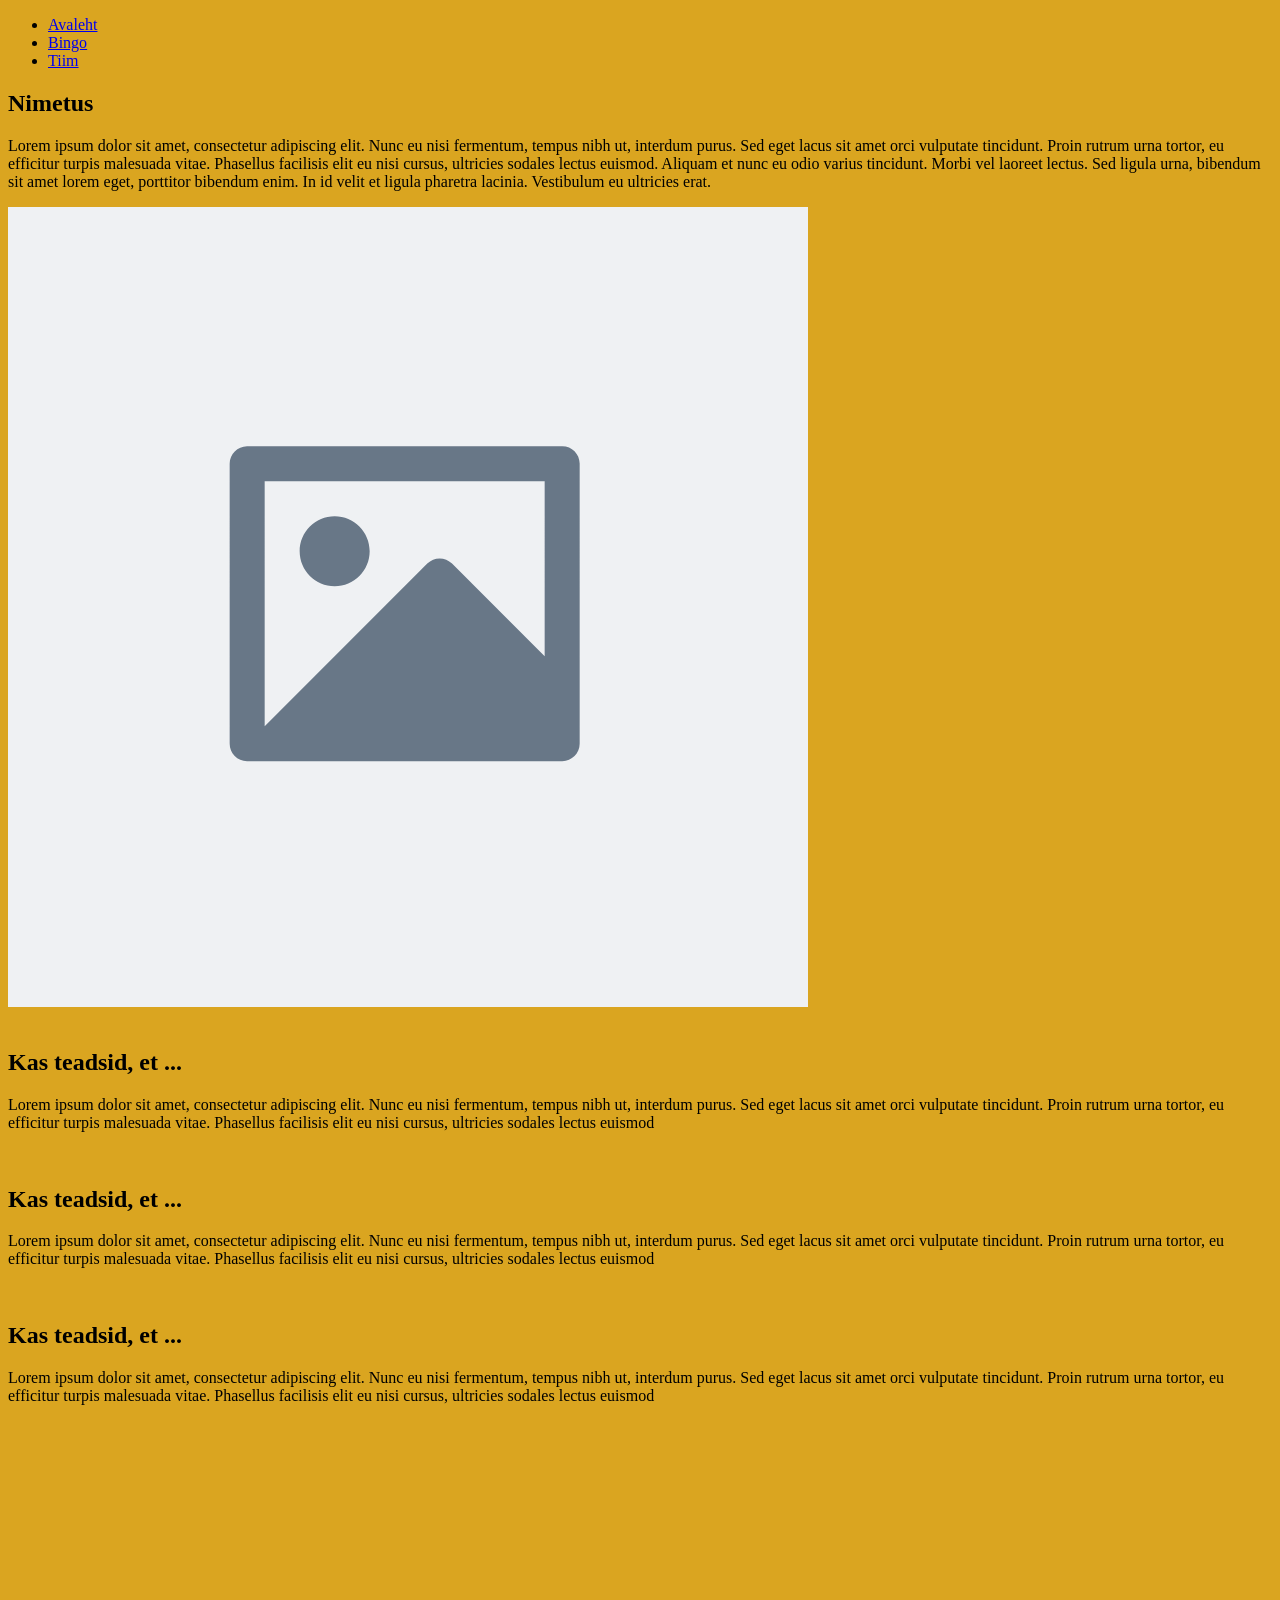
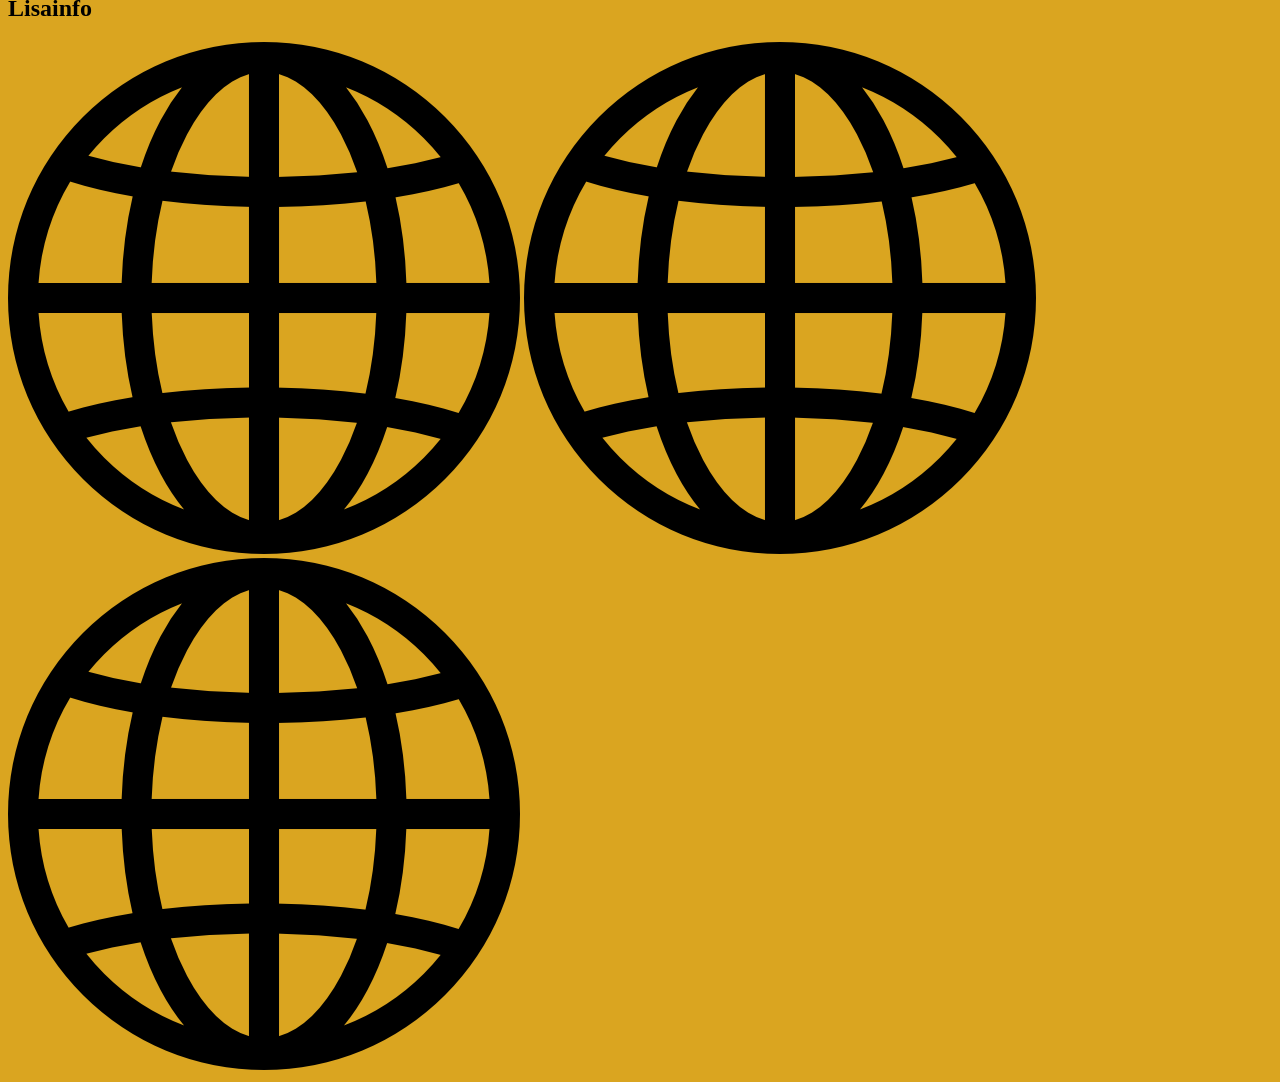
==== webpage/index.html @ dda36a54 "uuendatud html töötuba" ====
<!DOCTYPE html>
<html>
  <head lang="et">
    <meta charset="UTF-8" />
    <meta name="viewport" content="width=device-width, initial-scale=1.0" />
    <title>Avaleht</title>
    <link rel="stylesheet" href="./stylesheets/index.css" />
  </head>
  <body>
    <!-- Navigatsiooniriba -->
    <nav>
      <ul>
        <li><a href="index.html"> Avaleht </a></li>
        <li><a href="bingo.html">Bingo</a></li>
        <li><a href="team.html"> Tiim </a></li>
      </ul>
    </nav>
    <!-- Nimetus -->
    <section>
      <div>
        <h1>Nimetus</h1>
        <p>
          Lorem ipsum dolor sit amet, consectetur adipiscing elit. Nunc eu nisi
          fermentum, tempus nibh ut, interdum purus. Sed eget lacus sit amet
          orci vulputate tincidunt. Proin rutrum urna tortor, eu efficitur
          turpis malesuada vitae. Phasellus facilisis elit eu nisi cursus,
          ultricies sodales lectus euismod. Aliquam et nunc eu odio varius
          tincidunt. Morbi vel laoreet lectus. Sed ligula urna, bibendum sit
          amet lorem eget, porttitor bibendum enim. In id velit et ligula
          pharetra lacinia. Vestibulum eu ultricies erat.
        </p>
      </div>
      <img src="./images/img.png" />
    </section>
    <!-- Faktide kaardid -->
    <section>
      <article>
        <img />
        <h2>Kas teadsid, et ...</h2>
        <p>
          Lorem ipsum dolor sit amet, consectetur adipiscing elit. Nunc eu nisi
          fermentum, tempus nibh ut, interdum purus. Sed eget lacus sit amet
          orci vulputate tincidunt. Proin rutrum urna tortor, eu efficitur
          turpis malesuada vitae. Phasellus facilisis elit eu nisi cursus,
          ultricies sodales lectus euismod
        </p>
      </article>
      <article>
        <img />
        <h2>Kas teadsid, et ...</h2>
        <p>
          Lorem ipsum dolor sit amet, consectetur adipiscing elit. Nunc eu nisi
          fermentum, tempus nibh ut, interdum purus. Sed eget lacus sit amet
          orci vulputate tincidunt. Proin rutrum urna tortor, eu efficitur
          turpis malesuada vitae. Phasellus facilisis elit eu nisi cursus,
          ultricies sodales lectus euismod
        </p>
      </article>
      <article>
        <img />
        <h2>Kas teadsid, et ...</h2>
        <p>
          Lorem ipsum dolor sit amet, consectetur adipiscing elit. Nunc eu nisi
          fermentum, tempus nibh ut, interdum purus. Sed eget lacus sit amet
          orci vulputate tincidunt. Proin rutrum urna tortor, eu efficitur
          turpis malesuada vitae. Phasellus facilisis elit eu nisi cursus,
          ultricies sodales lectus euismod
        </p>
      </article>
    </section>
    <!-- Video -->
    <section>
      <iframe
        src="https://www.youtube.com/embed/IxX_QHay02M?si=eOf_xVylMgon2HdF"
        title="YouTube video player"
        frameborder="0"
        allow="accelerometer; autoplay; clipboard-write; encrypted-media; gyroscope; picture-in-picture; web-share"
        referrerpolicy="strict-origin-when-cross-origin"
        allowfullscreen
      ></iframe>
    </section>
    <!-- Lisainfo -->
    <section>
      <h2>Lisainfo</h2>
      <div>
        <a href="https://et.wikipedia.org/wiki/Vikipeedia:Esileht"
          ><img src="./images/world-wide-web.png"
        /></a>
        <a href="https://et.wikipedia.org/wiki/Vikipeedia:Esileht"
          ><img src="./images/world-wide-web.png"
        /></a>
        <a href="https://et.wikipedia.org/wiki/Vikipeedia:Esileht"
          ><img src="./images/world-wide-web.png"
        /></a>
      </div>
    </section>
  </body>
</html>
---- webpage/stylesheets/index.css ----
body {
  background-color: goldenrod;
}
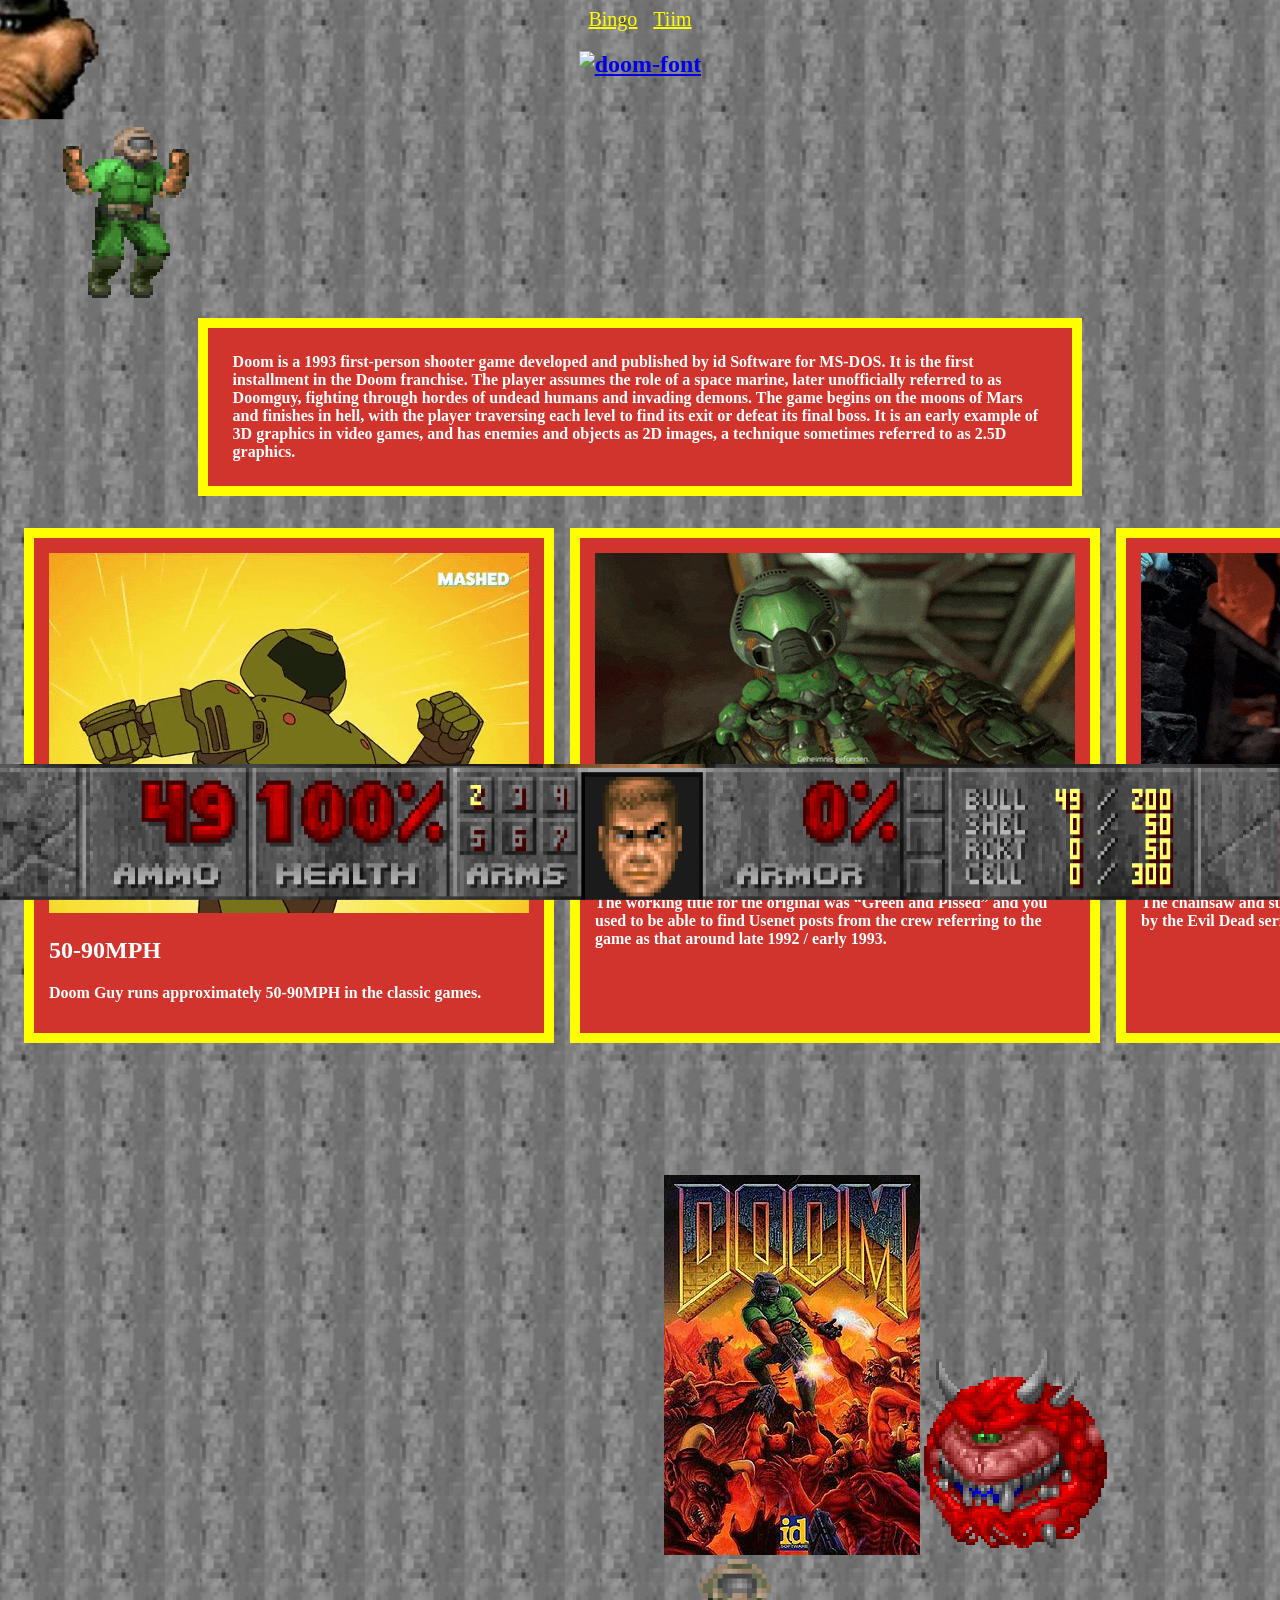
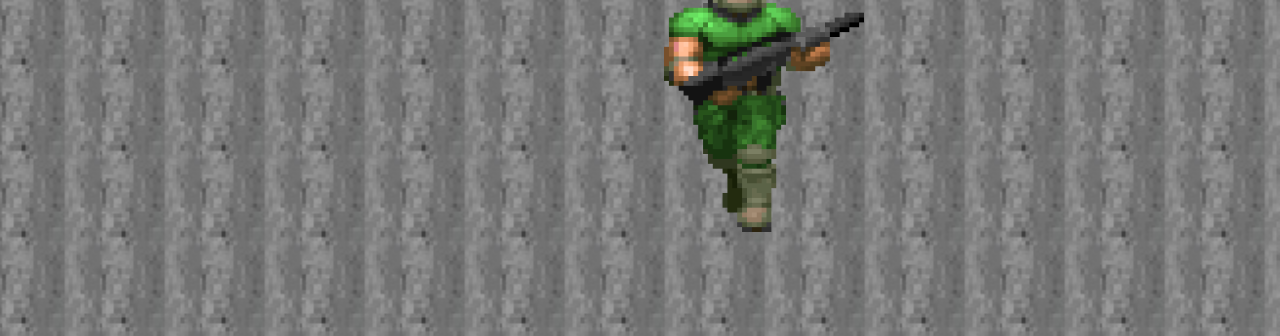
==== commit 2830bebe: "feat: working" ====
--- a/webpage/index.html
+++ b/webpage/index.html
@@ -3,96 +3,88 @@
   <head lang="et">
     <meta charset="UTF-8" />
     <meta name="viewport" content="width=device-width, initial-scale=1.0" />
-    <title>Avaleht</title>
+    <title>DOOM 1993</title>
     <link rel="stylesheet" href="./stylesheets/index.css" />
+    <link rel="stylesheet" href="./stylesheets/doom.css" />
   </head>
-  <body>
+  <body class="doom-body">
     <!-- Navigatsiooniriba -->
     <nav>
-      <ul>
-        <li><a href="index.html"> Avaleht </a></li>
-        <li><a href="bingo.html">Bingo</a></li>
-        <li><a href="team.html"> Tiim </a></li>
-      </ul>
+      <a href="bingo.html">Bingo</a>
+      <a href="team.html">Tiim</a>
     </nav>
     <!-- Nimetus -->
     <section>
       <div>
-        <h1>Nimetus</h1>
-        <p>
-          Lorem ipsum dolor sit amet, consectetur adipiscing elit. Nunc eu nisi
-          fermentum, tempus nibh ut, interdum purus. Sed eget lacus sit amet
-          orci vulputate tincidunt. Proin rutrum urna tortor, eu efficitur
-          turpis malesuada vitae. Phasellus facilisis elit eu nisi cursus,
-          ultricies sodales lectus euismod. Aliquam et nunc eu odio varius
-          tincidunt. Morbi vel laoreet lectus. Sed ligula urna, bibendum sit
-          amet lorem eget, porttitor bibendum enim. In id velit et ligula
-          pharetra lacinia. Vestibulum eu ultricies erat.
+        <h1 class="doom-h1">
+          <a href="https://fontmeme.com/doom-font/">
+            <img src="https://fontmeme.com/permalink/260918/0235e575.png" alt="doom-font" border="0" class ="doom-h1-img" />
+          </a>
+        </h1>
+        <img src="./images/doomguy.gif" />
+        <p class="doom-description">
+          Doom is a 1993 first-person shooter game developed and published by id Software for MS-DOS. It is the first installment in the Doom franchise. The player assumes the role of a space marine, later unofficially referred to as Doomguy, fighting through hordes of undead humans and invading demons. The game begins on the moons of Mars and finishes in hell, with the player traversing each level to find its exit or defeat its final boss. It is an early example of 3D graphics in video games, and has enemies and objects as 2D images, a technique sometimes referred to as 2.5D graphics.
         </p>
       </div>
-      <img src="./images/img.png" />
     </section>
     <!-- Faktide kaardid -->
-    <section>
+    <section class="doom-facts">
       <article>
-        <img />
-        <h2>Kas teadsid, et ...</h2>
+        <img src="images/fast.gif"/>
+        <h2>50-90MPH</h2>
         <p>
-          Lorem ipsum dolor sit amet, consectetur adipiscing elit. Nunc eu nisi
-          fermentum, tempus nibh ut, interdum purus. Sed eget lacus sit amet
-          orci vulputate tincidunt. Proin rutrum urna tortor, eu efficitur
-          turpis malesuada vitae. Phasellus facilisis elit eu nisi cursus,
-          ultricies sodales lectus euismod
+          Doom Guy runs approximately 50-90MPH in the classic games.
         </p>
       </article>
       <article>
-        <img />
-        <h2>Kas teadsid, et ...</h2>
+        <img src="images/greenandpissed.gif"/>
+        <h2>Green and Pissed</h2>
         <p>
-          Lorem ipsum dolor sit amet, consectetur adipiscing elit. Nunc eu nisi
-          fermentum, tempus nibh ut, interdum purus. Sed eget lacus sit amet
-          orci vulputate tincidunt. Proin rutrum urna tortor, eu efficitur
-          turpis malesuada vitae. Phasellus facilisis elit eu nisi cursus,
-          ultricies sodales lectus euismod
+          The working title for the original was “Green and Pissed” and you used to be able to find Usenet posts from the crew referring to the game as that around late 1992 / early 1993.
         </p>
       </article>
       <article>
-        <img />
-        <h2>Kas teadsid, et ...</h2>
+        <img src="images/evildead.gif"/>
+        <h2>Evil Dead</h2>
         <p>
-          Lorem ipsum dolor sit amet, consectetur adipiscing elit. Nunc eu nisi
-          fermentum, tempus nibh ut, interdum purus. Sed eget lacus sit amet
-          orci vulputate tincidunt. Proin rutrum urna tortor, eu efficitur
-          turpis malesuada vitae. Phasellus facilisis elit eu nisi cursus,
-          ultricies sodales lectus euismod
+          The chainsaw and super shotgun weapons in the game were inspired by the Evil Dead series of movies.
         </p>
       </article>
     </section>
     <!-- Video -->
-    <section>
+    <section class="doom-video">
       <iframe
-        src="https://www.youtube.com/embed/IxX_QHay02M?si=eOf_xVylMgon2HdF"
-        title="YouTube video player"
+        src="https://youtube.com/embed/MnqLJpgq7jc"
+        title="DOOM E1M1"
         frameborder="0"
         allow="accelerometer; autoplay; clipboard-write; encrypted-media; gyroscope; picture-in-picture; web-share"
         referrerpolicy="strict-origin-when-cross-origin"
         allowfullscreen
+        style=""
       ></iframe>
-    </section>
-    <!-- Lisainfo -->
-    <section>
-      <h2>Lisainfo</h2>
       <div>
-        <a href="https://et.wikipedia.org/wiki/Vikipeedia:Esileht"
-          ><img src="./images/world-wide-web.png"
-        /></a>
-        <a href="https://et.wikipedia.org/wiki/Vikipeedia:Esileht"
-          ><img src="./images/world-wide-web.png"
-        /></a>
-        <a href="https://et.wikipedia.org/wiki/Vikipeedia:Esileht"
-          ><img src="./images/world-wide-web.png"
-        /></a>
+        <div style="padding: 100px">
+          <a href="https://en.wikipedia.org/wiki/Doom_(1993_video_game)"
+          ><img src="./images/coverart.jpg"
+          /></a>
+          <a href="https://doom.fandom.com/wiki/Doom_Wiki"
+          ><img src="./images/cacodemon.webp"
+          /></a>
+          <a href="https://doomwiki.org/wiki/Doom"
+          ><img src="./images/marine.webp" style="width: 200px;
+          /></a>
+        </div>
       </div>
     </section>
+
+    <div class="hand-fixed">
+        <!-- static hand image on the bottom of the page always -->
+        <img src="./images/hand.png" alt="hand" class="hand_image"/>
+    </div>
+    <div class="doom-fixed">
+      <!-- static doom image on the bottom of the page always -->
+      <img src="./images/doom.png" alt="doom" class="doom_image"/>
+    </div>
+    <script type="text/javascript" src="./doom.js"></script>
   </body>
 </html>
--- a/webpage/stylesheets/index.css
+++ b/webpage/stylesheets/index.css
@@ -1,3 +1,2 @@
 body {
-  background-color: goldenrod;
 }
--- a/webpage/stylesheets/doom.css
+++ b/webpage/stylesheets/doom.css
@@ -0,0 +1,130 @@
+* {
+	/*cursor: none;*/
+}
+
+.doom-body {
+	background-color: rgb(132, 132, 132);
+	background-image: url("../images/tile.jpg");
+	background-size: 100px;
+	background-repeat: repeat;
+
+	margin-bottom: 300px;
+}
+
+.doom-fixed {
+	position: fixed;
+	left: 0;
+	right: 0;
+	bottom: 0;
+	display: flex;
+	justify-content: center;
+	pointer-events: none;
+}
+
+.doom_image {
+	width: 100vw;
+	height: auto;
+}
+
+.hand_image {
+	position: fixed;
+	left: 0;
+	top: 0;
+	transform: translate(-50%, -50%);
+	width: 200px;
+	height: auto;
+	pointer-events: none;
+}
+
+.hand_fixed {
+}
+
+.doom-h1-img {
+	width: 100%;
+	height: auto;
+}
+
+.doom-h1 {
+	width: 500px;
+	height: auto;
+	max-width: fit-content;
+	margin-left: auto;
+	margin-right: auto;
+}
+
+.doom-description {
+	background-color: rgb(209, 52, 45);
+	color: white;
+	border-radius: 0px;
+	border: 10px solid yellow;
+	padding: 25px;
+	font-weight: bold;
+	margin-left: 15%;
+	margin-right: 15%;
+
+}
+
+.doom-facts {
+	display: grid;
+	grid-template-columns: auto auto auto;
+	padding: 16px;
+	grid-column-gap: 16px;
+}
+
+.doom-facts article {
+	background-color: rgb(209, 52, 45);
+	color: white;
+	border-radius: 0px;
+	border: 10px solid yellow;
+	font-weight: bold;
+	padding: 15px;
+
+	max-height: 500px;
+}
+
+.doom-facts img {
+	border-radius: 0px;
+}
+
+.doom-facts:nth-child(2) > img {
+	height: 100%;
+	width: auto;
+}
+
+.doom-video {
+	display: flex;
+	flex-direction: row;
+	margin-left: auto;
+	margin-right: auto;
+	height: 500px;
+	width: 100%;
+	padding: 16px;
+}
+
+.doom-video > iframe {
+	width: 50%;
+	height: 500px;
+}
+
+.doom-body > nav {
+	width: 100%;
+	display: flex;
+	justify-content: center;
+	align-items: center;
+	margin-left: auto;
+	margin-right: auto;
+	column-gap: 16px;
+}
+
+.doom-body > nav > a {
+	color: yellow;
+	font-size: 20px;
+}
+
+.doom-body > nav > a:hover {
+	color: rgb(209, 52, 45);
+}
+
+.doom-body > nav > a:active {
+	color: rgb(209, 52, 45);
+}
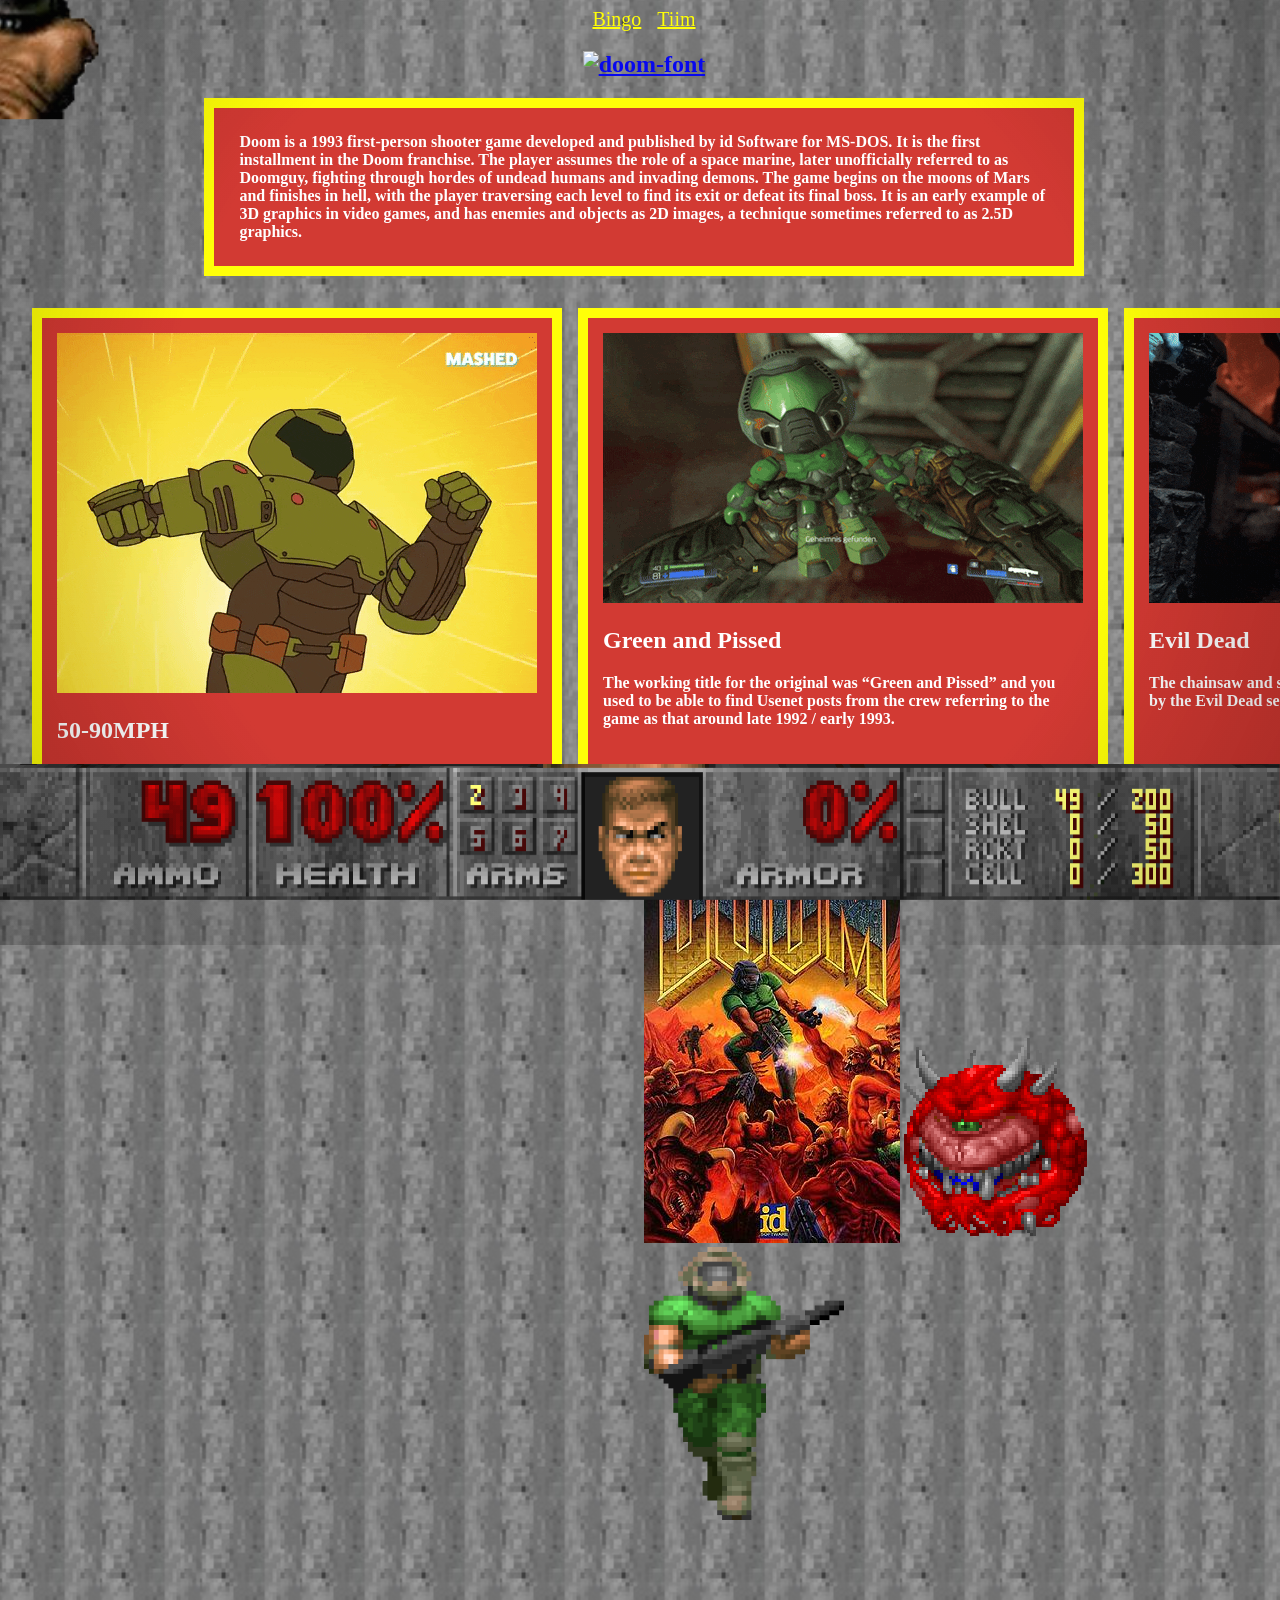
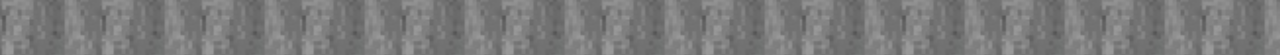
==== commit 704a841f: "feat: working now" ====
--- a/webpage/index.html
+++ b/webpage/index.html
@@ -21,7 +21,7 @@
             <img src="https://fontmeme.com/permalink/260918/0235e575.png" alt="doom-font" border="0" class ="doom-h1-img" />
           </a>
         </h1>
-        <img src="./images/doomguy.gif" />
+<!--        <img src="./images/doomguy.gif" />-->
         <p class="doom-description">
           Doom is a 1993 first-person shooter game developed and published by id Software for MS-DOS. It is the first installment in the Doom franchise. The player assumes the role of a space marine, later unofficially referred to as Doomguy, fighting through hordes of undead humans and invading demons. The game begins on the moons of Mars and finishes in hell, with the player traversing each level to find its exit or defeat its final boss. It is an early example of 3D graphics in video games, and has enemies and objects as 2D images, a technique sometimes referred to as 2.5D graphics.
         </p>
@@ -63,7 +63,7 @@
         style=""
       ></iframe>
       <div>
-        <div style="padding: 100px">
+        <div style="padding: 16px">
           <a href="https://en.wikipedia.org/wiki/Doom_(1993_video_game)"
           ><img src="./images/coverart.jpg"
           /></a>
@@ -85,6 +85,8 @@
       <!-- static doom image on the bottom of the page always -->
       <img src="./images/doom.png" alt="doom" class="doom_image"/>
     </div>
+    <audio id="doom-music" src="./images/music.mp3" preload="auto" loop></audio>
+    <audio id="doom-gun" src="./images/doom-gun.mp3" preload="auto"></audio>
     <script type="text/javascript" src="./doom.js"></script>
   </body>
 </html>
--- a/webpage/stylesheets/doom.css
+++ b/webpage/stylesheets/doom.css
@@ -7,8 +7,67 @@
 	background-image: url("../images/tile.jpg");
 	background-size: 100px;
 	background-repeat: repeat;
+	background-position: 0 0;
+	animation: doom-map-scroll 25s linear infinite;
+	position: relative;
+	overflow-x: hidden;
 
 	margin-bottom: 300px;
+	margin-left: 16px;
+}
+
+.doom-body::before {
+	content: "";
+	position: fixed;
+	top: 0;
+	left: 0;
+	width: 100%;
+	height: 100%;
+	pointer-events: none;
+	z-index: 9999;
+	background: none;
+	opacity: 0;
+}
+
+.doom-body::after {
+	content: "";
+	position: fixed;
+	top: -5%;
+	left: -5%;
+	width: 110%;
+	height: 110%;
+	pointer-events: none;
+	z-index: 9998;
+	background: radial-gradient(circle, rgba(255, 255, 255, 0.03) 55%, rgba(0, 0, 0, 0.28) 100%);
+	animation: vhs-jitter 0.14s steps(2, end) infinite;
+}
+
+@keyframes doom-map-scroll {
+	from {
+		background-position: 0 0;
+	}
+	to {
+		background-position: 800px 400px;
+	}
+}
+
+@keyframes vhs-jitter {
+	0% {
+		transform: translate(0px, 0px);
+		filter: saturate(1) contrast(1.02);
+	}
+	33% {
+		transform: translate(1px, -1px);
+		filter: saturate(1.1) contrast(1.06);
+	}
+	66% {
+		transform: translate(-1px, 1px);
+		filter: saturate(0.98) contrast(0.98);
+	}
+	100% {
+		transform: translate(0px, 0px);
+		filter: saturate(1) contrast(1.02);
+	}
 }
 
 .doom-fixed {
@@ -98,7 +157,7 @@
 	margin-right: auto;
 	height: 500px;
 	width: 100%;
-	padding: 16px;
+	padding: 8px;
 }
 
 .doom-video > iframe {
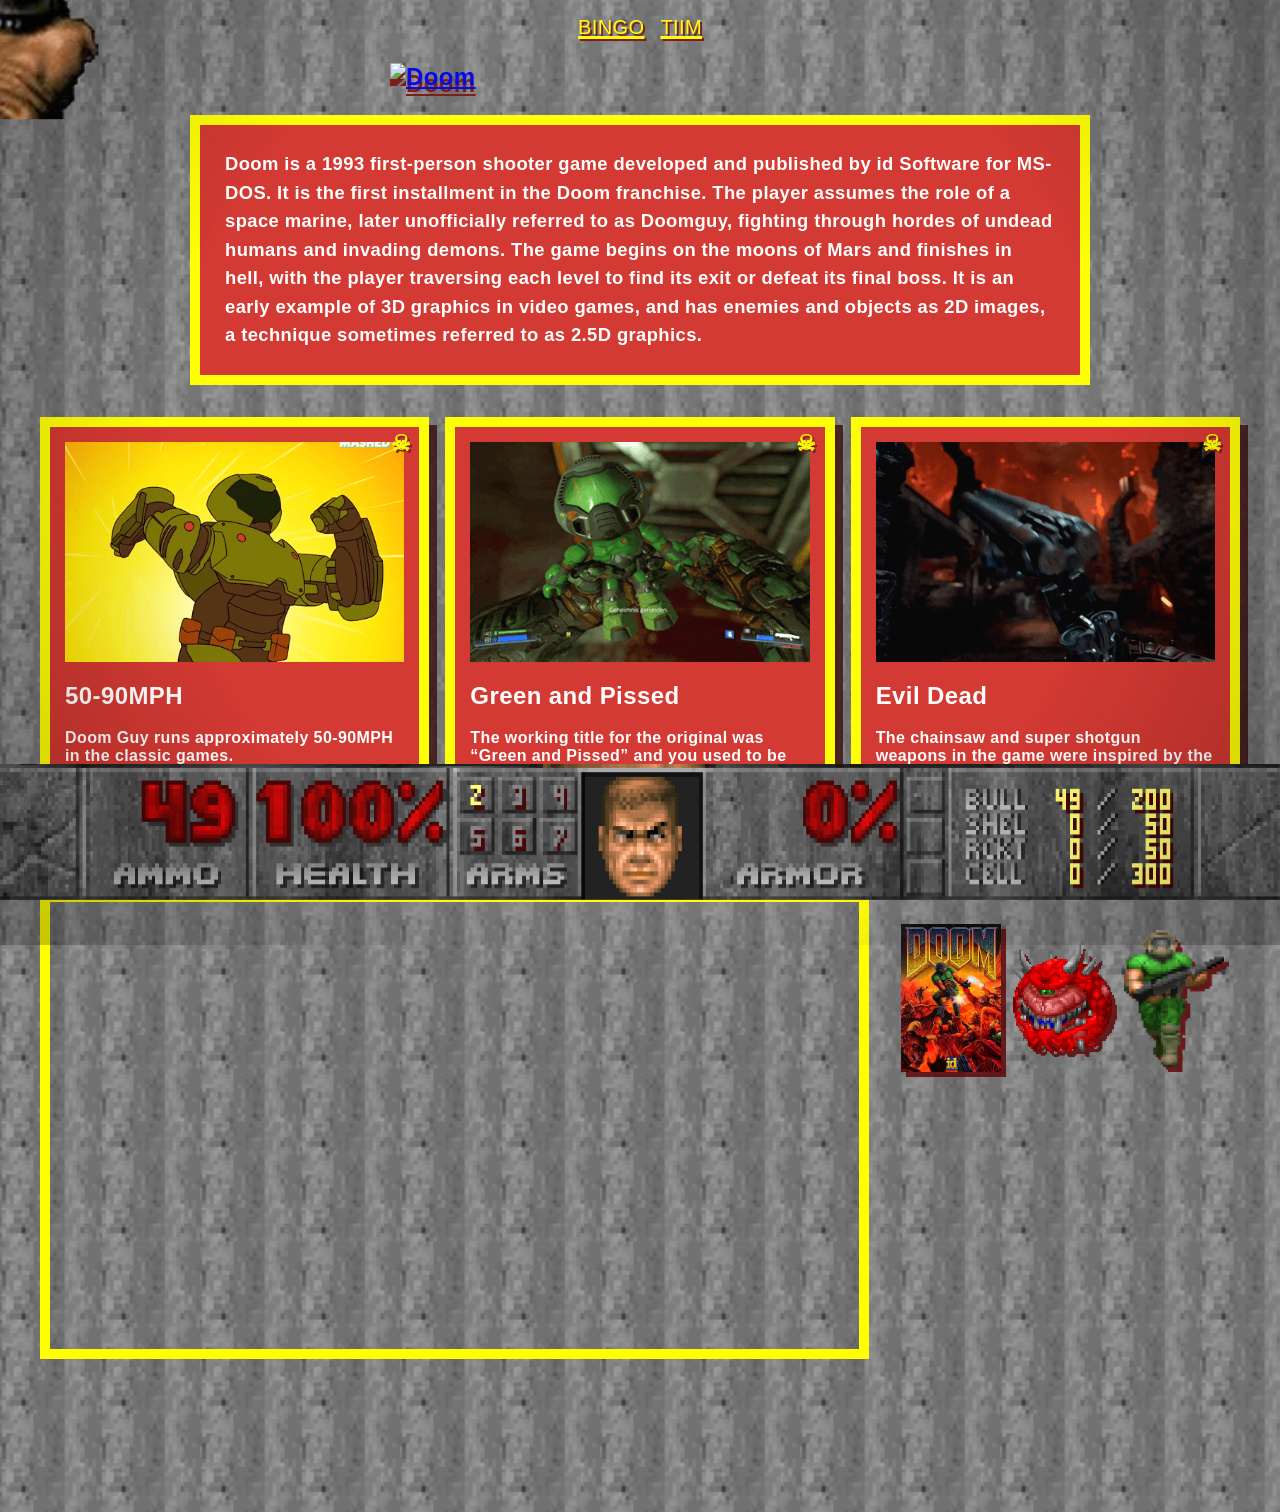
==== commit fce2640b: "feat: good shit" ====
--- a/webpage/index.html
+++ b/webpage/index.html
@@ -18,7 +18,7 @@
       <div>
         <h1 class="doom-h1">
           <a href="https://fontmeme.com/doom-font/">
-            <img src="https://fontmeme.com/permalink/260918/0235e575.png" alt="doom-font" border="0" class ="doom-h1-img" />
+        <img src="https://fontmeme.com/permalink/260918/0235e575.png" alt="Doom" class="doom-h1-img" />
           </a>
         </h1>
 <!--        <img src="./images/doomguy.gif" />-->
@@ -30,21 +30,21 @@
     <!-- Faktide kaardid -->
     <section class="doom-facts">
       <article>
-        <img src="images/fast.gif"/>
+        <img src="images/fast.gif" alt="Doomguy running through a level" />
         <h2>50-90MPH</h2>
         <p>
           Doom Guy runs approximately 50-90MPH in the classic games.
         </p>
       </article>
       <article>
-        <img src="images/greenandpissed.gif"/>
+        <img src="images/greenandpissed.gif" alt="Doom gameplay" />
         <h2>Green and Pissed</h2>
         <p>
           The working title for the original was “Green and Pissed” and you used to be able to find Usenet posts from the crew referring to the game as that around late 1992 / early 1993.
         </p>
       </article>
       <article>
-        <img src="images/evildead.gif"/>
+        <img src="images/evildead.gif" alt="The Evil Dead" />
         <h2>Evil Dead</h2>
         <p>
           The chainsaw and super shotgun weapons in the game were inspired by the Evil Dead series of movies.
@@ -65,13 +65,13 @@
       <div>
         <div style="padding: 16px">
           <a href="https://en.wikipedia.org/wiki/Doom_(1993_video_game)"
-          ><img src="./images/coverart.jpg"
+          ><img src="./images/coverart.jpg" alt="Doom cover art"
           /></a>
           <a href="https://doom.fandom.com/wiki/Doom_Wiki"
-          ><img src="./images/cacodemon.webp"
+          ><img src="./images/cacodemon.webp" alt="Cacodemon"
           /></a>
           <a href="https://doomwiki.org/wiki/Doom"
-          ><img src="./images/marine.webp" style="width: 200px;
+          ><img src="./images/marine.webp" alt="Doom marine"
           /></a>
         </div>
       </div>
--- a/webpage/stylesheets/doom.css
+++ b/webpage/stylesheets/doom.css
@@ -1,5 +1,5 @@
 * {
-	/*cursor: none;*/
+	box-sizing: border-box;
 }
 
 .doom-body {
@@ -11,9 +11,10 @@
 	animation: doom-map-scroll 25s linear infinite;
 	position: relative;
 	overflow-x: hidden;
-
-	margin-bottom: 300px;
-	margin-left: 16px;
+	margin: 0;
+	padding: 16px 16px clamp(120px, 12vw, 220px);
+	font-family: Impact, Haettenschweiler, "Arial Narrow Bold", sans-serif;
+	letter-spacing: 0.025em;
 }
 
 .doom-body::before {
@@ -78,11 +79,13 @@
 	display: flex;
 	justify-content: center;
 	pointer-events: none;
+	z-index: 20;
 }
 
 .doom_image {
-	width: 100vw;
-	height: auto;
+	width: min(100vw, 1800px);
+	height: auto;
+	display: block;
 }
 
 .hand_image {
@@ -93,6 +96,7 @@
 	width: 200px;
 	height: auto;
 	pointer-events: none;
+	z-index: 21;
 }
 
 .hand_fixed {
@@ -101,14 +105,14 @@
 .doom-h1-img {
 	width: 100%;
 	height: auto;
+	filter: drop-shadow(0 7px 0 #7b1612);
+	animation: logo-pulse 2.6s steps(2, end) infinite;
 }
 
 .doom-h1 {
-	width: 500px;
-	height: auto;
-	max-width: fit-content;
-	margin-left: auto;
-	margin-right: auto;
+	width: min(500px, 82vw);
+	height: auto;
+	margin: 24px auto;
 }
 
 .doom-description {
@@ -116,18 +120,23 @@
 	color: white;
 	border-radius: 0px;
 	border: 10px solid yellow;
-	padding: 25px;
+	padding: clamp(16px, 3vw, 25px);
 	font-weight: bold;
-	margin-left: 15%;
-	margin-right: 15%;
-
+	font-size: clamp(1rem, 1.5vw, 1.15rem);
+	line-height: 1.55;
+	width: min(900px, 100%);
+	margin: 0 auto;
+	font-family: "Arial Black", Arial, sans-serif;
+	animation: border-flicker 4s steps(1, end) infinite;
 }
 
 .doom-facts {
 	display: grid;
-	grid-template-columns: auto auto auto;
-	padding: 16px;
-	grid-column-gap: 16px;
+	grid-template-columns: repeat(3, minmax(0, 1fr));
+	padding: 32px 0 16px;
+	gap: 16px;
+	width: min(1200px, 100%);
+	margin: 0 auto;
 }
 
 .doom-facts article {
@@ -138,11 +147,50 @@
 	font-weight: bold;
 	padding: 15px;
 
-	max-height: 500px;
+	min-width: 0;
+	position: relative;
+	overflow: hidden;
+	box-shadow: 8px 8px 0 rgba(48, 0, 0, 0.75);
+	animation: demon-float 3.4s ease-in-out infinite;
+}
+
+.doom-facts article:nth-child(2) {
+	animation-delay: -1.1s;
+}
+
+.doom-facts article:nth-child(3) {
+	animation-delay: -2.2s;
+}
+
+.doom-facts article::before {
+	content: "☠";
+	position: absolute;
+	top: 4px;
+	right: 8px;
+	z-index: 2;
+	color: yellow;
+	font-size: 1.35rem;
+	text-shadow: 2px 2px #7b1612;
+	animation: skull-blink 1.8s steps(2, end) infinite;
 }
 
 .doom-facts img {
 	border-radius: 0px;
+	display: block;
+	width: 100%;
+	height: 220px;
+	object-fit: cover;
+	filter: saturate(1.25) contrast(1.08);
+	transition: filter 120ms steps(2, end), transform 120ms steps(2, end);
+}
+
+.doom-facts article:hover img {
+	filter: saturate(1.8) contrast(1.35) hue-rotate(-12deg);
+	transform: scale(1.035) translate(-2px, 1px);
+}
+
+.doom-facts article:hover {
+	animation: card-glitch 180ms steps(2, end) infinite;
 }
 
 .doom-facts:nth-child(2) > img {
@@ -151,18 +199,50 @@
 }
 
 .doom-video {
-	display: flex;
-	flex-direction: row;
-	margin-left: auto;
-	margin-right: auto;
-	height: 500px;
-	width: 100%;
-	padding: 8px;
+	display: grid;
+	grid-template-columns: minmax(0, 1.4fr) minmax(260px, 0.6fr);
+	gap: 16px;
+	margin: 16px auto 0;
+	width: min(1200px, 100%);
 }
 
 .doom-video > iframe {
-	width: 50%;
-	height: 500px;
+	width: 100%;
+	height: auto;
+	aspect-ratio: 16 / 9;
+	border: 10px solid yellow;
+}
+
+.doom-video > div > div {
+	display: grid;
+	grid-template-columns: repeat(3, minmax(0, 1fr));
+	gap: 12px;
+}
+
+.doom-video a,
+.doom-video a img {
+	display: block;
+	width: 100%;
+}
+
+.doom-video a img {
+	height: 180px;
+	object-fit: contain;
+	filter: saturate(1.15) drop-shadow(5px 5px 0 rgba(92, 0, 0, 0.8));
+	transition: transform 160ms steps(3, end), filter 160ms steps(3, end);
+}
+
+.doom-video a:nth-child(odd) img {
+	animation: relic-wobble 3s ease-in-out infinite;
+}
+
+.doom-video a:nth-child(even) img {
+	animation: relic-wobble 3s ease-in-out -1.5s infinite reverse;
+}
+
+.doom-video a:hover img {
+	transform: rotate(-3deg) scale(1.08);
+	filter: saturate(1.8) drop-shadow(8px 8px 0 #d1342d);
 }
 
 .doom-body > nav {
@@ -172,18 +252,134 @@
 	align-items: center;
 	margin-left: auto;
 	margin-right: auto;
-	column-gap: 16px;
+	gap: 16px;
+	flex-wrap: wrap;
+	position: relative;
+	z-index: 22;
 }
 
 .doom-body > nav > a {
 	color: yellow;
 	font-size: 20px;
+	text-transform: uppercase;
+	text-decoration-thickness: 3px;
+	text-shadow: 2px 2px #7b1612;
+	transition: transform 100ms steps(2, end);
 }
 
 .doom-body > nav > a:hover {
 	color: rgb(209, 52, 45);
+	transform: skewX(-8deg) translateY(-2px);
 }
 
 .doom-body > nav > a:active {
 	color: rgb(209, 52, 45);
 }
+
+@keyframes logo-pulse {
+	0%, 100% { transform: scale(1) rotate(-0.2deg); }
+	50% { transform: scale(1.018) rotate(0.2deg); }
+}
+
+@keyframes demon-float {
+	0%, 100% { transform: translateY(0); }
+	50% { transform: translateY(-7px); }
+}
+
+@keyframes card-glitch {
+	0% { transform: translate(0, 0) skewX(0); }
+	33% { transform: translate(-3px, 1px) skewX(-1deg); }
+	66% { transform: translate(3px, -1px) skewX(1deg); }
+}
+
+@keyframes skull-blink {
+	0%, 70%, 100% { opacity: 1; }
+	71%, 82% { opacity: 0.2; }
+}
+
+@keyframes border-flicker {
+	0%, 94%, 100% { border-color: yellow; }
+	95% { border-color: #ff5a22; }
+	97% { border-color: #fff6a0; }
+}
+
+@keyframes relic-wobble {
+	0%, 100% { transform: rotate(-1.5deg) translateY(0); }
+	50% { transform: rotate(1.5deg) translateY(-5px); }
+}
+
+@media (max-width: 800px) {
+	.doom-facts {
+		grid-template-columns: 1fr;
+	}
+
+	.doom-facts article {
+		display: grid;
+		grid-template-columns: minmax(120px, 0.8fr) minmax(0, 1.2fr);
+		column-gap: 16px;
+		align-items: start;
+	}
+
+	.doom-facts article img {
+		grid-row: 1 / span 2;
+		height: 100%;
+		min-height: 170px;
+	}
+
+	.doom-facts article h2,
+	.doom-facts article p {
+		margin-top: 0;
+	}
+
+	.doom-video {
+		grid-template-columns: 1fr;
+	}
+
+}
+
+@media (max-width: 520px) {
+	.doom-body {
+		padding: 12px 12px 90px;
+		background-size: 70px;
+	}
+
+	.doom-description,
+	.doom-facts article,
+	.doom-video > iframe {
+		border-width: 6px;
+	}
+
+	.doom-facts article {
+		display: block;
+	}
+
+	.doom-facts article img {
+		height: 190px;
+		min-height: 0;
+		margin-bottom: 16px;
+	}
+
+	.doom-video > div > div {
+		padding: 0 !important;
+	}
+
+	.doom-video a img {
+		height: 120px;
+	}
+
+	.hand_image {
+		display: none;
+	}
+}
+
+@media (prefers-reduced-motion: reduce) {
+	.doom-body,
+	.doom-body::after,
+	.doom-h1-img,
+	.doom-description,
+	.doom-facts article,
+	.doom-facts article::before,
+	.doom-video a img {
+		animation: none;
+	}
+}
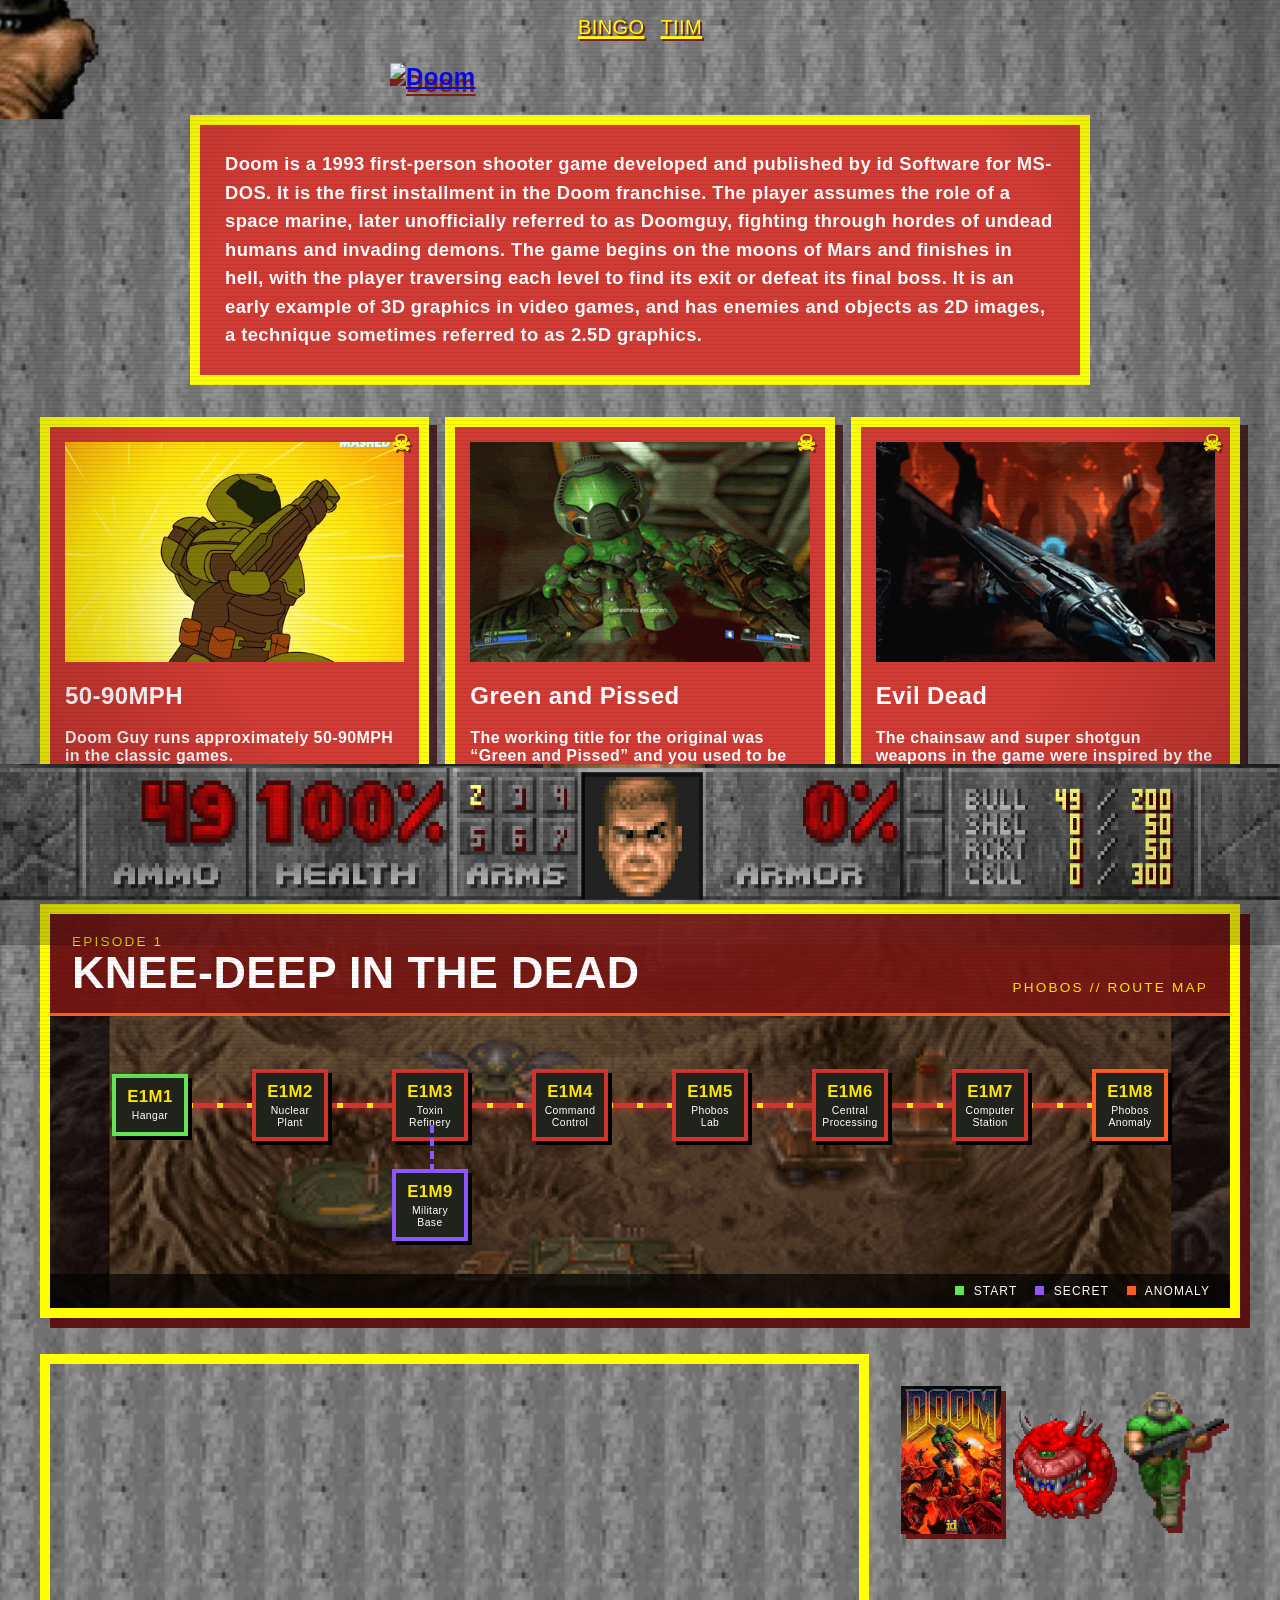
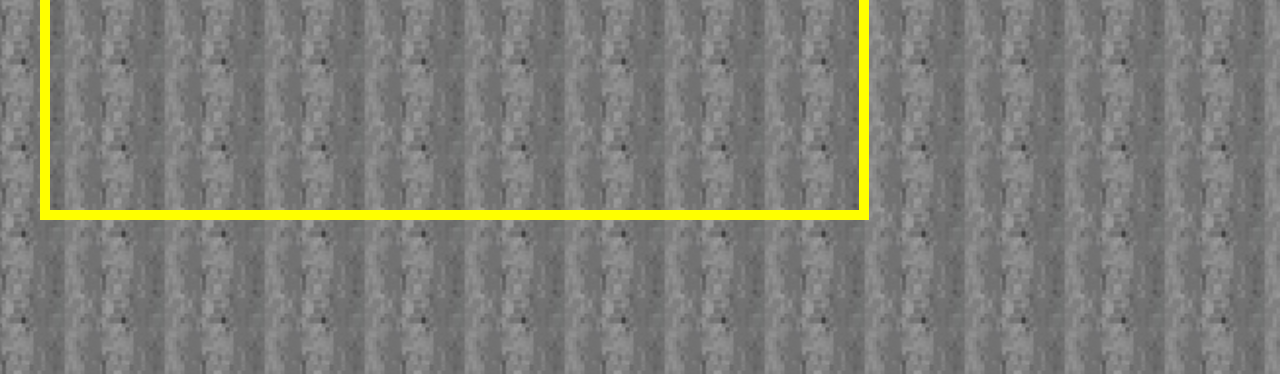
==== commit 8583760f: "feat: avaleht tehtud" ====
--- a/webpage/index.html
+++ b/webpage/index.html
@@ -51,6 +51,32 @@
         </p>
       </article>
     </section>
+    <!-- Episode map -->
+    <section class="doom-map" aria-labelledby="map-title">
+      <header class="doom-map__header">
+        <div>
+          <span>EPISODE 1</span>
+          <h2 id="map-title">KNEE-DEEP IN THE DEAD</h2>
+        </div>
+        <p>PHOBOS // ROUTE MAP</p>
+      </header>
+      <ol class="doom-map__route" aria-label="Episode one level route">
+        <li class="map-node map-node--1"><b>E1M1</b><small>Hangar</small></li>
+        <li class="map-node map-node--2"><b>E1M2</b><small>Nuclear Plant</small></li>
+        <li class="map-node map-node--3"><b>E1M3</b><small>Toxin Refinery</small></li>
+        <li class="map-node map-node--secret"><b>E1M9</b><small>Military Base</small></li>
+        <li class="map-node map-node--4"><b>E1M4</b><small>Command Control</small></li>
+        <li class="map-node map-node--5"><b>E1M5</b><small>Phobos Lab</small></li>
+        <li class="map-node map-node--6"><b>E1M6</b><small>Central Processing</small></li>
+        <li class="map-node map-node--7"><b>E1M7</b><small>Computer Station</small></li>
+        <li class="map-node map-node--8"><b>E1M8</b><small>Phobos Anomaly</small></li>
+      </ol>
+      <div class="doom-map__legend">
+        <span><i class="legend-dot legend-dot--start"></i> START</span>
+        <span><i class="legend-dot legend-dot--secret"></i> SECRET</span>
+        <span><i class="legend-dot legend-dot--boss"></i> ANOMALY</span>
+      </div>
+    </section>
     <!-- Video -->
     <section class="doom-video">
       <iframe
--- a/webpage/stylesheets/doom.css
+++ b/webpage/stylesheets/doom.css
@@ -20,14 +20,16 @@
 .doom-body::before {
 	content: "";
 	position: fixed;
-	top: 0;
-	left: 0;
-	width: 100%;
-	height: 100%;
+	inset: -20% 0;
 	pointer-events: none;
 	z-index: 9999;
-	background: none;
-	opacity: 0;
+	background:
+		linear-gradient(to bottom, transparent 42%, rgba(255, 244, 205, 0.045) 49%, transparent 57%),
+		repeating-linear-gradient(to bottom, rgba(5, 2, 1, 0.18) 0, rgba(5, 2, 1, 0.18) 1px, transparent 1px, transparent 4px);
+	background-size: 100% 38%, 100% 4px;
+	mix-blend-mode: multiply;
+	opacity: 0.42;
+	animation: scanline-roll 9s linear infinite, crt-flicker 4.5s steps(2, end) infinite;
 }
 
 .doom-body::after {
@@ -43,6 +45,17 @@
 	animation: vhs-jitter 0.14s steps(2, end) infinite;
 }
 
+@keyframes scanline-roll {
+	from { background-position: 0 -40vh, 0 0; }
+	to { background-position: 0 120vh, 0 4px; }
+}
+
+@keyframes crt-flicker {
+	0%, 93%, 100% { opacity: 0.42; }
+	94% { opacity: 0.34; }
+	96% { opacity: 0.46; }
+}
+
 @keyframes doom-map-scroll {
 	from {
 		background-position: 0 0;
@@ -97,6 +110,88 @@
 	height: auto;
 	pointer-events: none;
 	z-index: 21;
+}
+
+.bullet-tracer {
+	position: fixed;
+	z-index: 19;
+	width: var(--tracer-length);
+	height: 5px;
+	background: linear-gradient(to right, white, #fff7a1 22%, #ff7a24 62%, transparent);
+	box-shadow: 0 0 8px #ff6a00, 0 0 16px #ffe600;
+	transform: rotate(var(--tracer-angle));
+	transform-origin: left center;
+	pointer-events: none;
+	animation: bullet-fire 110ms linear forwards;
+}
+
+.bullet-impact {
+	position: fixed;
+	z-index: 18;
+	width: 13px;
+	height: 13px;
+	border: 3px solid #1b0c08;
+	border-radius: 50%;
+	background: radial-gradient(circle, #060303 0 28%, #63311f 30% 52%, transparent 55%);
+	box-shadow: 0 0 0 2px rgba(255, 214, 78, 0.35);
+	transform: translate(-50%, -50%) rotate(var(--impact-rotation));
+	pointer-events: none;
+	animation: impact-pop 180ms steps(3, end);
+}
+
+.muzzle-flash {
+	position: fixed;
+	z-index: 22;
+	width: 52px;
+	height: 52px;
+	background: radial-gradient(circle, white 0 8%, #ffe600 10% 28%, #ff6a00 31% 50%, transparent 54%);
+	clip-path: polygon(50% 0, 61% 31%, 88% 12%, 70% 42%, 100% 50%, 68% 59%, 88% 89%, 59% 70%, 50% 100%, 41% 70%, 11% 88%, 31% 59%, 0 50%, 31% 41%, 12% 11%, 41% 31%);
+	transform: translate(-50%, -50%);
+	pointer-events: none;
+	animation: muzzle-pop 100ms steps(2, end) forwards;
+}
+
+.impact-spark {
+	position: fixed;
+	z-index: 20;
+	width: 5px;
+	height: 18px;
+	background: linear-gradient(#fff, #ffe600 35%, #ff5a22 70%, transparent);
+	box-shadow: 0 0 6px #ff6a00;
+	transform: translate(-50%, -50%) rotate(var(--spark-angle));
+	transform-origin: center bottom;
+	pointer-events: none;
+	animation: spark-burst 260ms ease-out forwards;
+}
+
+.hand_image.gun-recoil {
+	animation: gun-kick 110ms steps(2, end);
+}
+
+@keyframes bullet-fire {
+	from { opacity: 1; scale: 0.15 1; }
+	to { opacity: 0; scale: 1 0.35; }
+}
+
+@keyframes impact-pop {
+	0% { opacity: 0; scale: 2.2; }
+	55% { opacity: 1; scale: 1.25; }
+	100% { opacity: 1; scale: 1; }
+}
+
+@keyframes muzzle-pop {
+	0% { opacity: 1; scale: 0.5; rotate: 0deg; }
+	100% { opacity: 0; scale: 1.5; rotate: 25deg; }
+}
+
+@keyframes spark-burst {
+	0% { opacity: 1; translate: 0 0; scale: 1; }
+	100% { opacity: 0; translate: var(--spark-x) var(--spark-y); scale: 0.3; }
+}
+
+@keyframes gun-kick {
+	0%, 100% { transform: translate(-50%, -50%); }
+	50% { transform: translate(-50%, -44%) rotate(1deg); }
 }
 
 .hand_fixed {
@@ -198,6 +293,157 @@
 	width: auto;
 }
 
+.doom-map {
+	width: min(1200px, 100%);
+	margin: 28px auto 36px;
+	background:
+		linear-gradient(rgba(28, 12, 7, 0.43), rgba(28, 12, 7, 0.54)),
+		url("../images/doom-map-clean.png") center / cover no-repeat,
+		#4b2d22;
+	border: 10px solid yellow;
+	color: white;
+	box-shadow: 10px 10px 0 rgba(85, 0, 0, 0.85);
+	overflow: hidden;
+}
+
+.doom-map__header {
+	display: flex;
+	justify-content: space-between;
+	align-items: end;
+	gap: 20px;
+	padding: 18px 22px;
+	background: rgba(123, 22, 18, 0.9);
+	border-bottom: 3px solid #ff5a22;
+}
+
+.doom-map__header span,
+.doom-map__header p {
+	color: #ffe600;
+	font-size: 0.85rem;
+	letter-spacing: 0.16em;
+}
+
+.doom-map__header h2,
+.doom-map__header p {
+	margin: 0;
+}
+
+.doom-map__header h2 {
+	font-size: clamp(1.5rem, 3.5vw, 2.8rem);
+	line-height: 1;
+}
+
+.doom-map__route {
+	position: relative;
+	display: grid;
+	grid-template-columns: repeat(8, minmax(70px, 1fr));
+	grid-template-rows: 110px 90px;
+	align-items: center;
+	gap: 0;
+	margin: 0;
+	padding: 34px 30px 24px;
+	list-style: none;
+}
+
+.doom-map__route::before {
+	content: "";
+	position: absolute;
+	left: 7%;
+	right: 7%;
+	top: 87px;
+	height: 5px;
+	background: repeating-linear-gradient(90deg, #d1342d 0 24px, #ffe600 24px 30px);
+	box-shadow: 0 0 10px #d1342d;
+}
+
+.map-node {
+	position: relative;
+	z-index: 1;
+	justify-self: center;
+	width: 76px;
+	min-height: 62px;
+	padding: 9px 5px;
+	background: #20231c;
+	border: 4px solid #d1342d;
+	text-align: center;
+	box-shadow: 4px 4px 0 #000;
+	transition: transform 120ms steps(2, end), background 120ms steps(2, end);
+}
+
+.map-node:hover {
+	transform: translateY(-7px) rotate(-2deg);
+	background: #7b1612;
+}
+
+.map-node b,
+.map-node small {
+	display: block;
+}
+
+.map-node b {
+	color: #ffe600;
+	font-size: 1.05rem;
+}
+
+.map-node small {
+	margin-top: 3px;
+	font-family: Arial, sans-serif;
+	font-size: 0.65rem;
+	line-height: 1.1;
+}
+
+.map-node--1 {
+	border-color: #64e453;
+	animation: player-ping 1.4s steps(2, end) infinite;
+}
+
+.map-node--8 {
+	border-color: #ff5a22;
+}
+
+.map-node--secret {
+	grid-column: 3;
+	grid-row: 2;
+	border-color: #8f55ff;
+}
+
+.map-node--secret::before {
+	content: "";
+	position: absolute;
+	left: 50%;
+	bottom: 100%;
+	width: 4px;
+	height: 48px;
+	background: repeating-linear-gradient(#8f55ff 0 8px, transparent 8px 13px);
+}
+
+.doom-map__legend {
+	display: flex;
+	justify-content: flex-end;
+	gap: 18px;
+	padding: 10px 20px;
+	background: rgba(0, 0, 0, 0.65);
+	font-size: 0.75rem;
+	letter-spacing: 0.09em;
+}
+
+.legend-dot {
+	display: inline-block;
+	width: 9px;
+	height: 9px;
+	margin-right: 5px;
+	background: currentColor;
+}
+
+.legend-dot--start { color: #64e453; }
+.legend-dot--secret { color: #8f55ff; }
+.legend-dot--boss { color: #ff5a22; }
+
+@keyframes player-ping {
+	0%, 100% { box-shadow: 4px 4px 0 #000, 0 0 0 0 rgba(100, 228, 83, 0.8); }
+	50% { box-shadow: 4px 4px 0 #000, 0 0 0 9px rgba(100, 228, 83, 0); }
+}
+
 .doom-video {
 	display: grid;
 	grid-template-columns: minmax(0, 1.4fr) minmax(260px, 0.6fr);
@@ -335,6 +581,26 @@
 		grid-template-columns: 1fr;
 	}
 
+	.doom-map__route {
+		grid-template-columns: repeat(4, 1fr);
+		grid-template-rows: repeat(3, 95px);
+	}
+
+	.doom-map__route::before {
+		inset: 80px 12% auto;
+		height: 100px;
+		background: none;
+		border-top: 5px dashed #d1342d;
+		border-right: 5px dashed #d1342d;
+		border-bottom: 5px dashed #d1342d;
+		box-shadow: none;
+	}
+
+	.map-node--secret {
+		grid-column: 3;
+		grid-row: 3;
+	}
+
 }
 
 @media (max-width: 520px) {
@@ -345,8 +611,45 @@
 
 	.doom-description,
 	.doom-facts article,
-	.doom-video > iframe {
+	.doom-video > iframe,
+	.doom-map {
 		border-width: 6px;
+	}
+
+	.doom-map__header {
+		display: block;
+		padding: 14px;
+	}
+
+	.doom-map__header p {
+		margin-top: 8px;
+	}
+
+	.doom-map__route {
+		grid-template-columns: repeat(2, 1fr);
+		grid-template-rows: repeat(5, 90px);
+		padding: 20px 12px;
+	}
+
+	.doom-map__route::before {
+		top: 63px;
+		left: 25%;
+		right: 25%;
+		height: 270px;
+	}
+
+	.map-node--secret {
+		grid-column: 2;
+		grid-row: 5;
+	}
+
+	.map-node--secret::before {
+		display: none;
+	}
+
+	.doom-map__legend {
+		justify-content: center;
+		flex-wrap: wrap;
 	}
 
 	.doom-facts article {
@@ -370,16 +673,29 @@
 	.hand_image {
 		display: none;
 	}
+
+	.bullet-tracer,
+	.muzzle-flash,
+	.impact-spark {
+		display: none;
+	}
 }
 
 @media (prefers-reduced-motion: reduce) {
 	.doom-body,
+	.doom-body::before,
 	.doom-body::after,
 	.doom-h1-img,
 	.doom-description,
 	.doom-facts article,
 	.doom-facts article::before,
-	.doom-video a img {
+	.doom-video a img,
+	.map-node--1,
+	.bullet-tracer,
+	.bullet-impact,
+	.muzzle-flash,
+	.impact-spark,
+	.hand_image.gun-recoil {
 		animation: none;
 	}
 }
